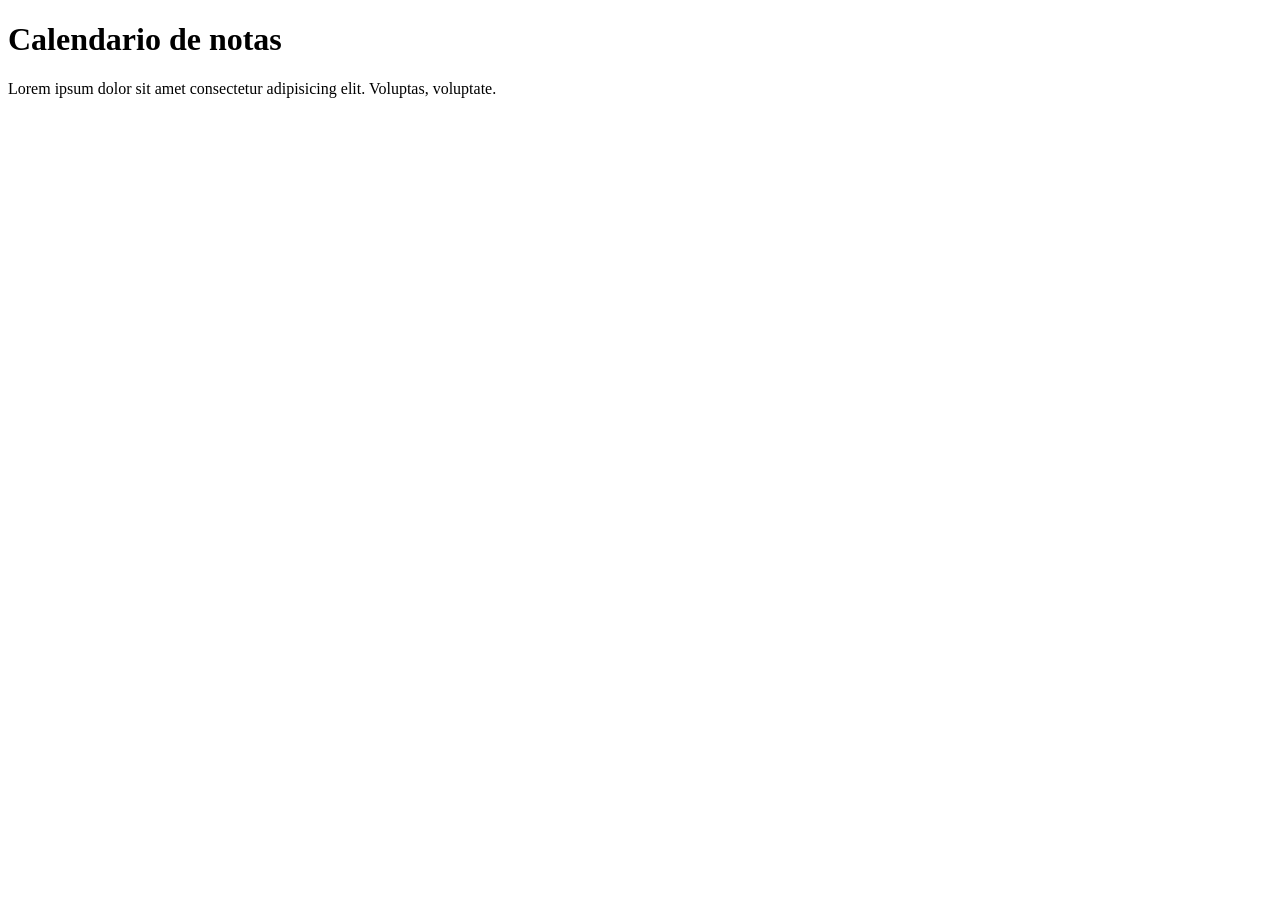
==== index.html @ b4137cae "first commit" ====
<!DOCTYPE html>
<html lang="en">
   <head>
      <meta charset="UTF-8" />
      <meta name="viewport" content="width=device-width, initial-scale=1.0" />
      <link rel="stylesheet" href="style.css" />
      <script src="script.js" defer></script>
      <title>Calendario de notas</title>
   </head>
    <body>
        <h1>Calendario de notas</h1>
        <p>Lorem ipsum dolor sit amet consectetur adipisicing elit. Voluptas, voluptate.</p>
    </body>
</html>
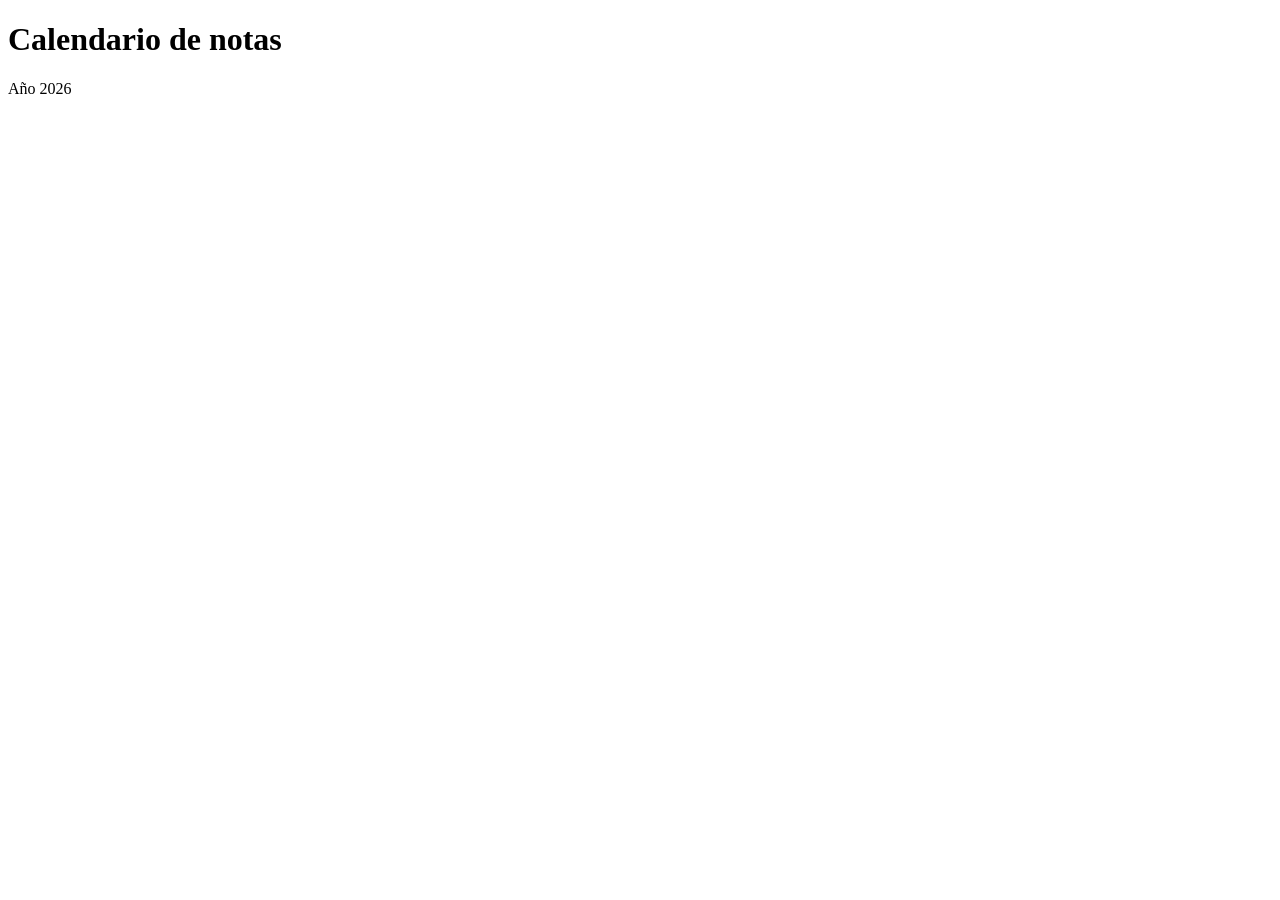
==== commit 52b2df3a: "Añadir estilos css" ====
--- a/index.html
+++ b/index.html
@@ -3,12 +3,12 @@
    <head>
       <meta charset="UTF-8" />
       <meta name="viewport" content="width=device-width, initial-scale=1.0" />
-      <link rel="stylesheet" href="style.css" />
-      <script src="script.js" defer></script>
+      <link rel="stylesheet" href="styles.css" />
+      <script src="app_index.js" defer></script>
       <title>Calendario de notas</title>
    </head>
     <body>
-        <h1>Calendario de notas</h1>
-        <p>Lorem ipsum dolor sit amet consectetur adipisicing elit. Voluptas, voluptate.</p>
+        <h1 id="init">Calendario de notas</h1>
+        <p>Año 2026</p>
     </body>
 </html> 
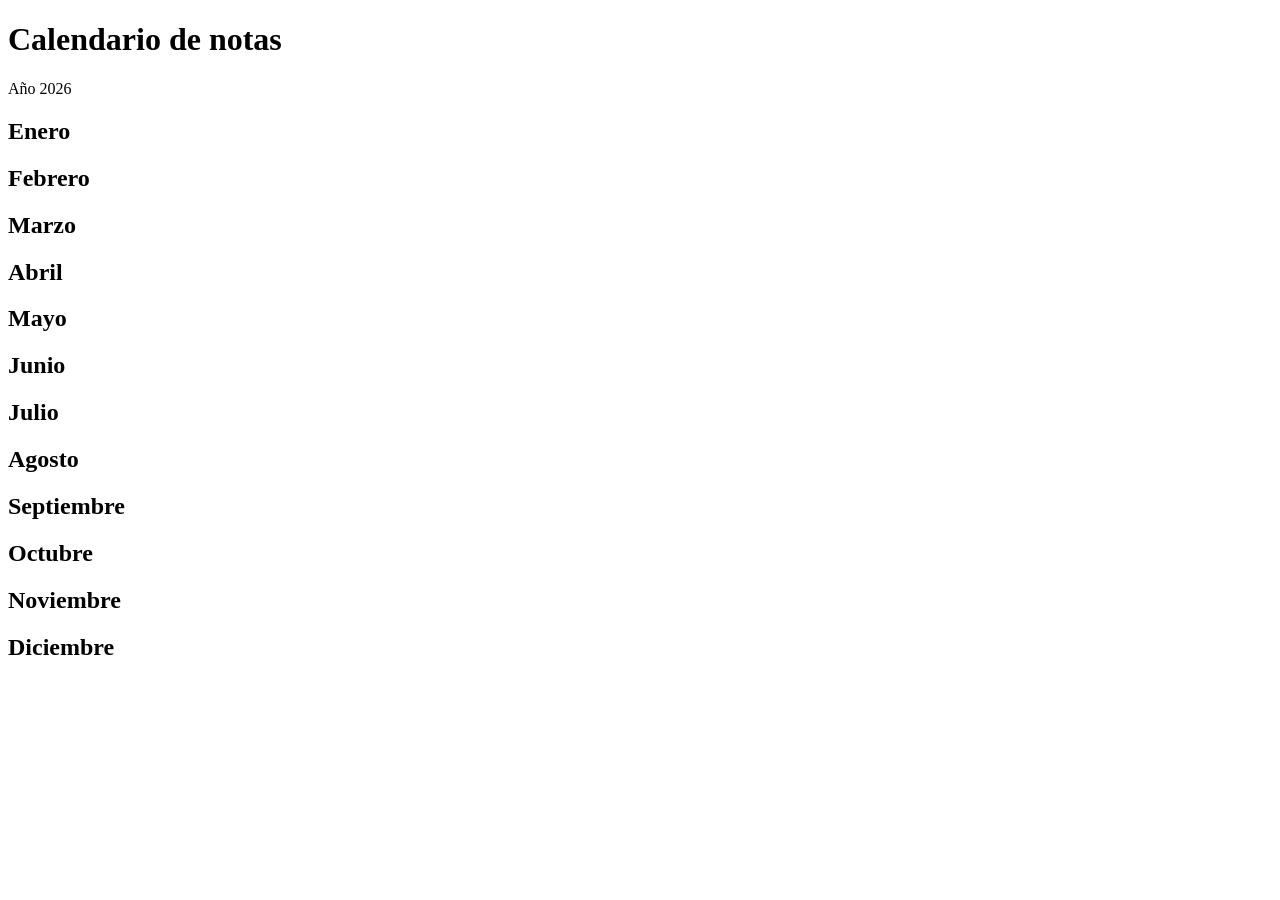
==== commit c4a370c5: "Generacion de cuadricula de los meses" ====
--- a/index.html
+++ b/index.html
@@ -10,5 +10,43 @@
     <body>
         <h1 id="init">Calendario de notas</h1>
         <p>Año 2026</p>
+        <div id="calendar">
+            <div class="month">
+                <h2>Enero</h2>
+            </div>
+            <div class="month">
+                <h2>Febrero</h2>
+            </div>
+            <div class="month">
+                <h2>Marzo</h2>
+            </div>
+            <div class="month">
+                <h2>Abril</h2>
+            </div>
+            <div class="month">
+                <h2>Mayo</h2>
+            </div>
+            <div class="month">
+                <h2>Junio</h2>
+            </div>
+            <div class="month">
+                <h2>Julio</h2>
+            </div>
+            <div class="month">
+                <h2>Agosto</h2>
+            </div>
+            <div class="month">
+                <h2>Septiembre</h2>
+            </div>
+            <div class="month">
+                <h2>Octubre</h2>
+            </div>
+            <div class="month">
+                <h2>Noviembre</h2>
+            </div>
+            <div class="month">
+                <h2>Diciembre</h2>
+            </div>
+        </div>
     </body>
 </html> 
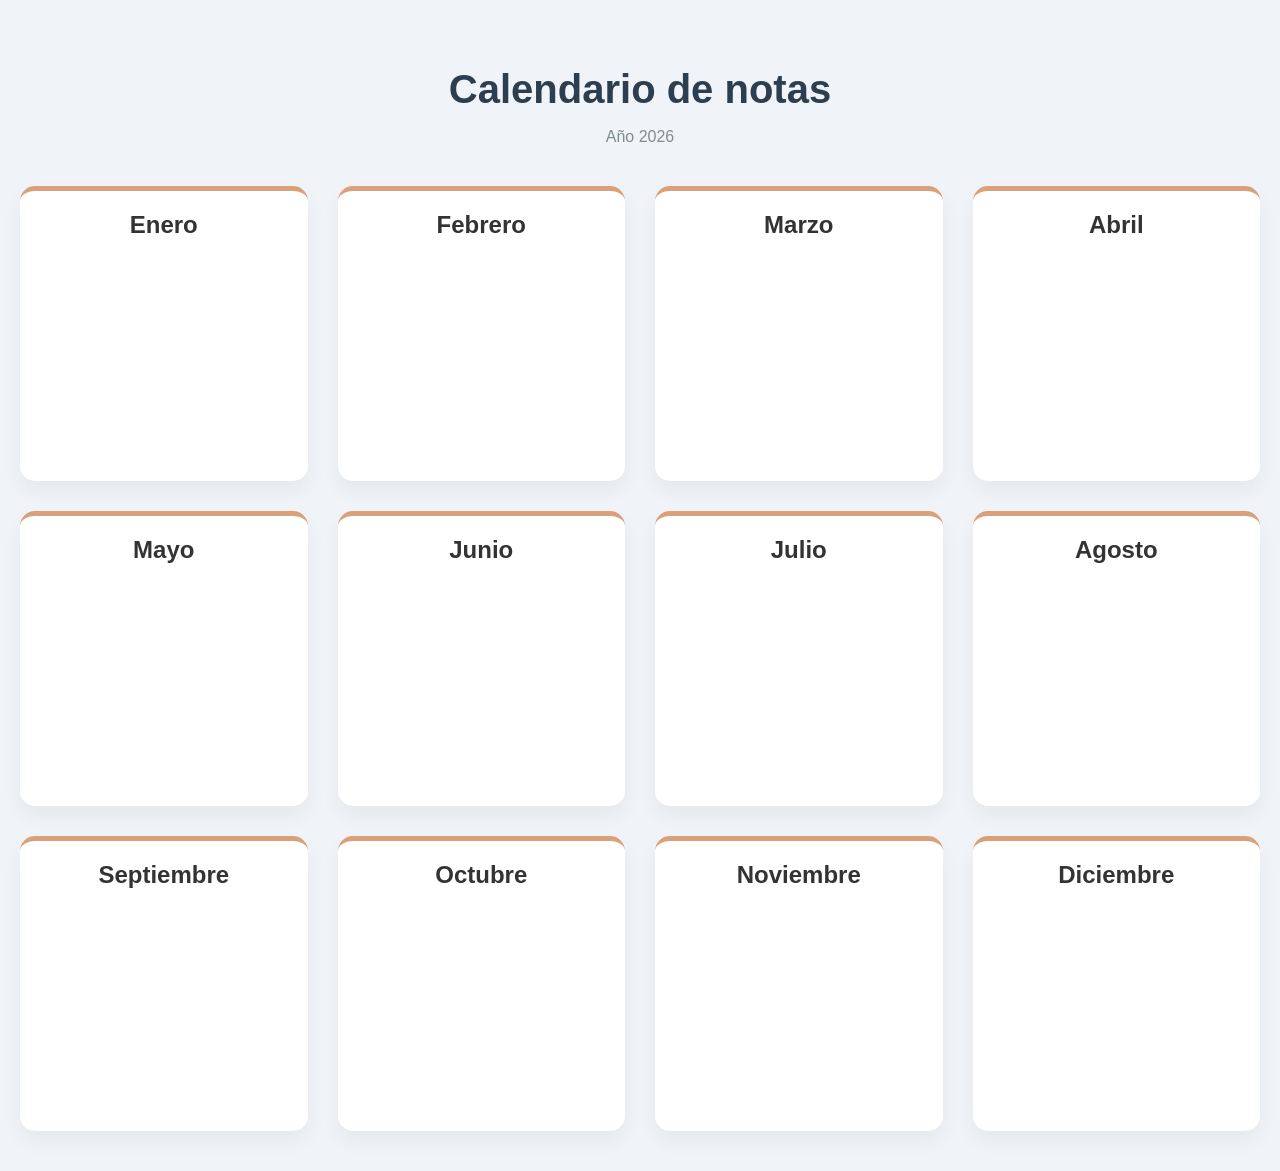
==== commit 71f555fa: "CSS y modificación de la ruta de css con el HTML" ====
--- a/index.html
+++ b/index.html
@@ -3,7 +3,7 @@
    <head>
       <meta charset="UTF-8" />
       <meta name="viewport" content="width=device-width, initial-scale=1.0" />
-      <link rel="stylesheet" href="styles.css" />
+      <link rel="stylesheet" href="css/styles.css" />
       <script src="app_index.js" defer></script>
       <title>Calendario de notas</title>
    </head>
--- a/css/styles.css
+++ b/css/styles.css
@@ -0,0 +1,69 @@
+
+body {
+    background-color: #f0f4f8; 
+    font-family: 'Segoe UI', Roboto, Helvetica, Arial, sans-serif;
+    margin: 0;
+    padding: 40px 20px;
+    color: #333;
+}
+
+#init {
+    text-align: center;
+    color: #2c3e50;
+    font-size: 2.5rem;
+    margin-bottom: 5px;
+}
+
+p {
+    text-align: center;
+    color: #7f8c8d;
+    margin-bottom: 40px;
+    font-weight: 500;
+}
+
+
+#calendar {
+    display: grid;
+    grid-template-columns: repeat(4, 1fr);
+    grid-template-rows: repeat(3,1fr);
+    gap: 30px;
+    max-width: 1300px;
+    margin: 0 auto;
+}
+
+
+.month {
+    background-color: white;
+    height: auto; 
+    min-height: 250px;
+    border-radius: 15px;
+    padding: 20px;
+    box-shadow: 0 10px 20px rgba(0, 0, 0, 0.05);
+    border-top: 5px solid #daa07a; 
+    transition: all 0.4s cubic-bezier(0.175, 0.885, 0.32, 1.275);
+    display: flex;
+    flex-direction: column;
+}
+
+.month h2 {
+    text-align: center;
+    margin-top: 0;
+    font-size: 1.5rem;
+    color: #333;
+    transition: color 0.3s ease;
+}
+
+
+.month:hover {
+   
+    background: linear-gradient(135deg, #daa07a 10%, #cea759 100%);
+    cursor: pointer;
+    transform: translateY(-8px);
+    box-shadow: 0 15px 30px rgba(61, 154, 157, 0.3);
+}
+
+
+.month:hover h2{
+    color: white;
+}
+
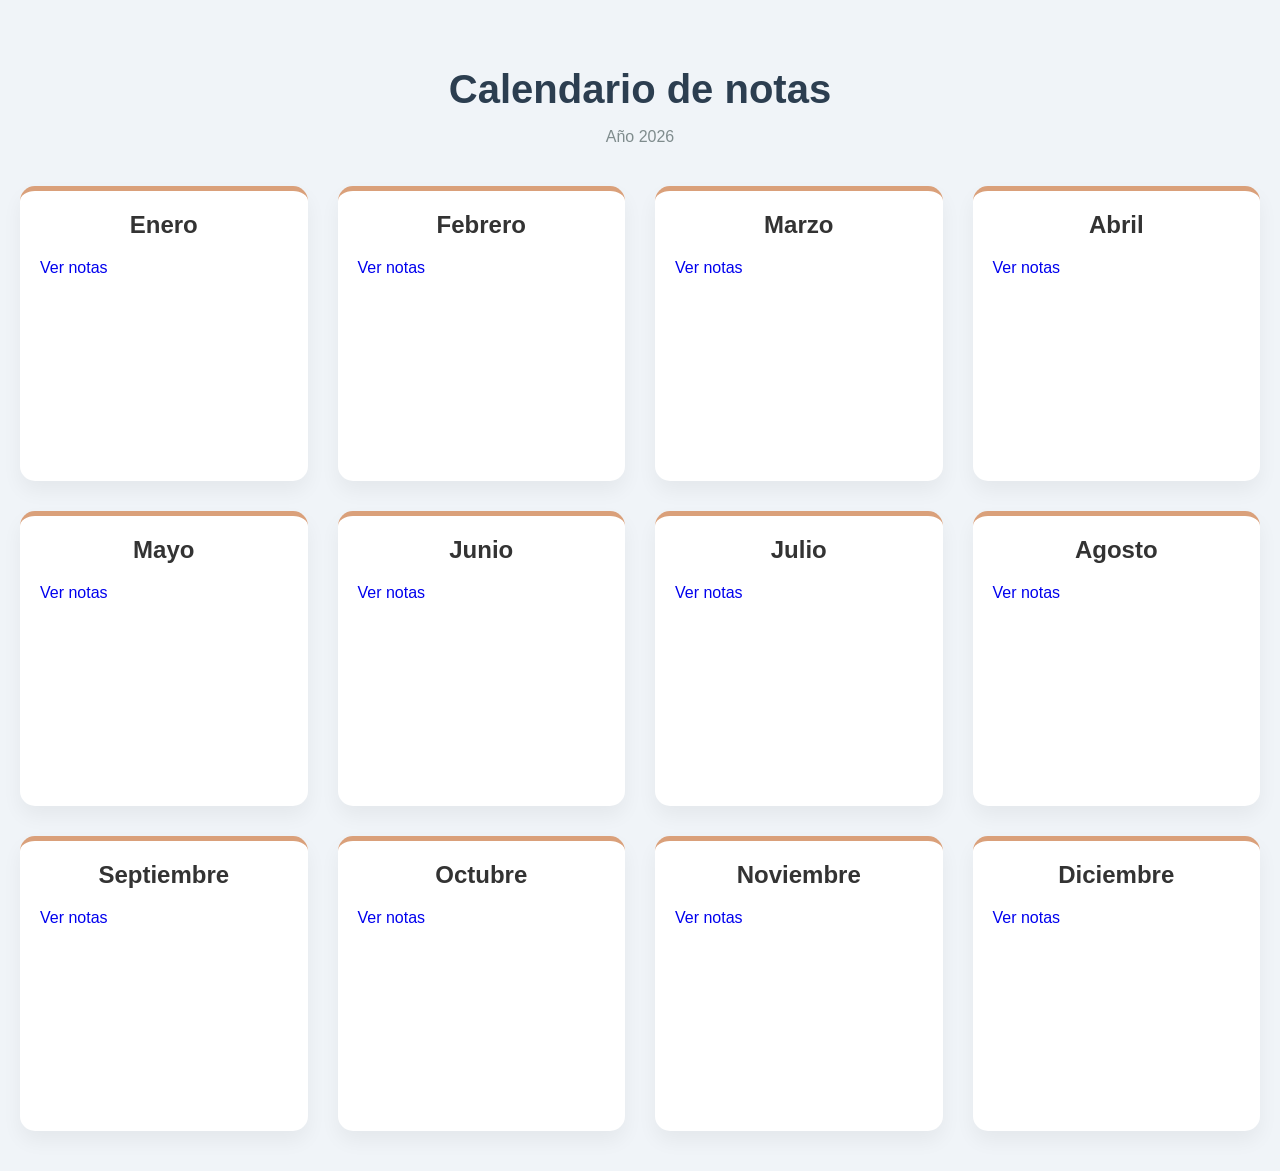
==== commit a67af9fb: "Modificacion del hipervinculo en css y declaracion de constantes en app_index.js" ====
--- a/index.html
+++ b/index.html
@@ -13,39 +13,51 @@
         <div id="calendar">
             <div class="month">
                 <h2>Enero</h2>
+                <a href="notas.html?mes=1">Ver notas</a>
             </div>
             <div class="month">
                 <h2>Febrero</h2>
+                <a href="notas.html?mes=2">Ver notas</a>  
             </div>
             <div class="month">
                 <h2>Marzo</h2>
+                <a href="notas.html?mes=3">Ver notas</a>
             </div>
             <div class="month">
                 <h2>Abril</h2>
+                <a href="notas.html?mes=4">Ver notas</a>
             </div>
             <div class="month">
                 <h2>Mayo</h2>
+                <a href="notas.html?mes=5">Ver notas</a>
             </div>
             <div class="month">
                 <h2>Junio</h2>
+                <a href="notas.html?mes=6">Ver notas</a>
             </div>
             <div class="month">
                 <h2>Julio</h2>
+                <a href="notas.html?mes=7">Ver notas</a>
             </div>
             <div class="month">
                 <h2>Agosto</h2>
+                <a href="notas.html?mes=8">Ver notas</a>
             </div>
             <div class="month">
                 <h2>Septiembre</h2>
+                <a href="notas.html?mes=9">Ver notas</a>
             </div>
             <div class="month">
                 <h2>Octubre</h2>
+                <a href="notas.html?mes=10">Ver notas</a>
             </div>
             <div class="month">
                 <h2>Noviembre</h2>
+                <a href="notas.html?mes=11">Ver notas</a>
             </div>
             <div class="month">
                 <h2>Diciembre</h2>
+                <a href="notas.html?mes=12">Ver notas</a>
             </div>
         </div>
     </body>
--- a/css/styles.css
+++ b/css/styles.css
@@ -61,7 +61,17 @@
     transform: translateY(-8px);
     box-shadow: 0 15px 30px rgba(61, 154, 157, 0.3);
 }
-
+a{
+   text-decoration: none;
+}
+.month:hover a {
+    color: white;
+    font-weight: bold;
+    font-size: 30px;
+    transition: all 0.3s ease;
+    text-align: center;
+    
+}
 
 .month:hover h2{
     color: white;
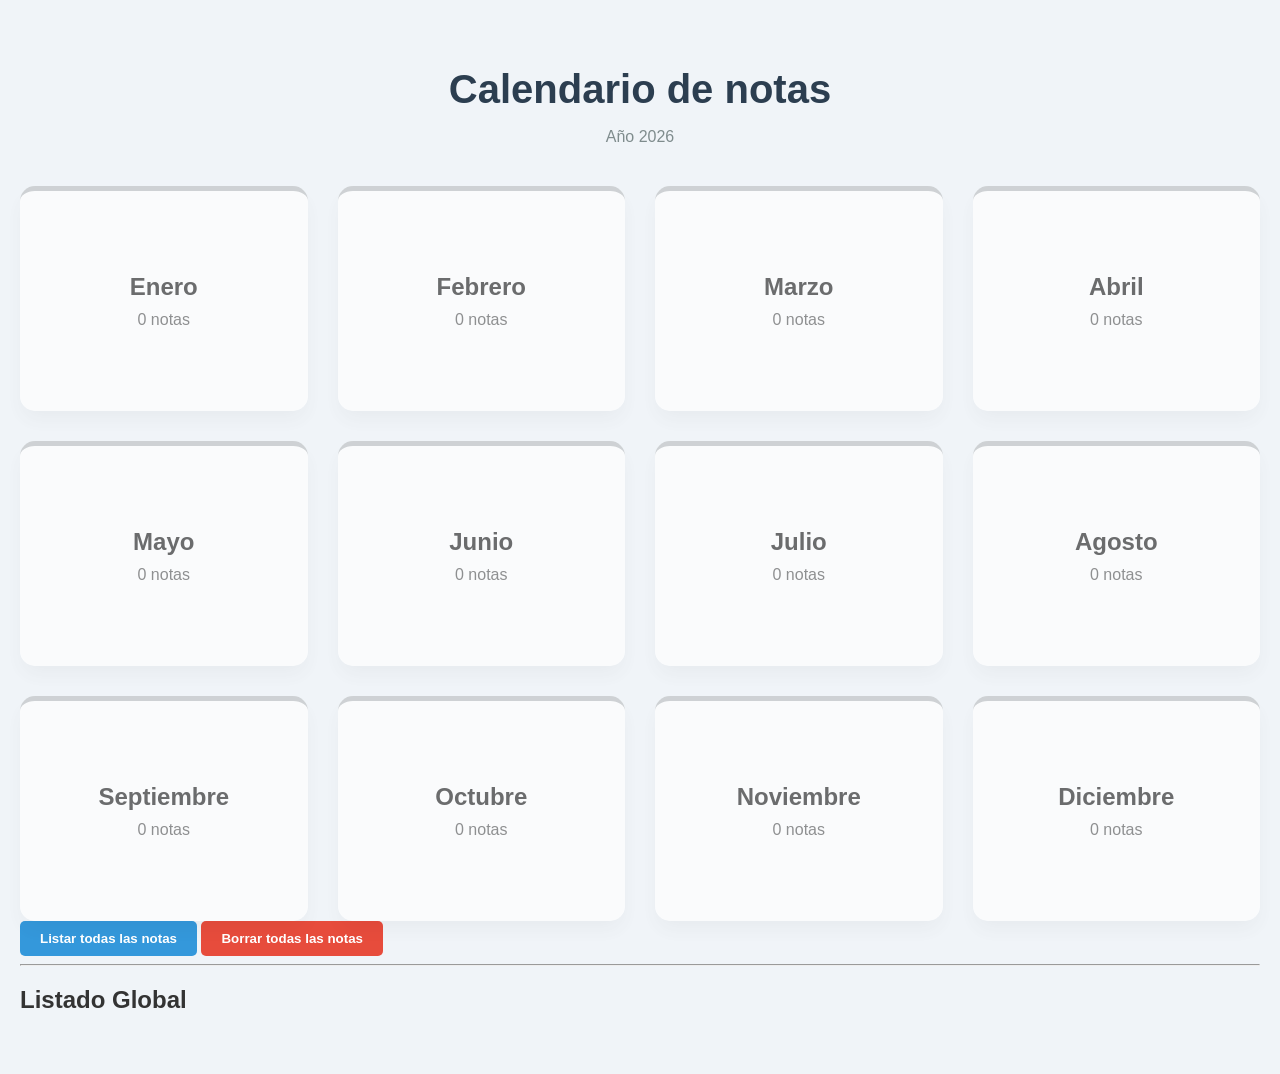
==== commit 42371522: "Correcion de muchos errores de app_mes.js y de los propios html" ====
--- a/index.html
+++ b/index.html
@@ -1,64 +1,31 @@
 <!DOCTYPE html>
-<html lang="en">
+<html lang="es">
    <head>
       <meta charset="UTF-8" />
       <meta name="viewport" content="width=device-width, initial-scale=1.0" />
       <link rel="stylesheet" href="css/styles.css" />
-      <script src="app_index.js" defer></script>
+      <script src="js/app_index.js" defer></script>
       <title>Calendario de notas</title>
    </head>
     <body>
         <h1 id="init">Calendario de notas</h1>
         <p>Año 2026</p>
-        <div id="calendar">
-            <div class="month">
-                <h2>Enero</h2>
-                <a href="notas.html?mes=1">Ver notas</a>
+
+        <div class="calendar">
             </div>
-            <div class="month">
-                <h2>Febrero</h2>
-                <a href="notas.html?mes=2">Ver notas</a>  
-            </div>
-            <div class="month">
-                <h2>Marzo</h2>
-                <a href="notas.html?mes=3">Ver notas</a>
-            </div>
-            <div class="month">
-                <h2>Abril</h2>
-                <a href="notas.html?mes=4">Ver notas</a>
-            </div>
-            <div class="month">
-                <h2>Mayo</h2>
-                <a href="notas.html?mes=5">Ver notas</a>
-            </div>
-            <div class="month">
-                <h2>Junio</h2>
-                <a href="notas.html?mes=6">Ver notas</a>
-            </div>
-            <div class="month">
-                <h2>Julio</h2>
-                <a href="notas.html?mes=7">Ver notas</a>
-            </div>
-            <div class="month">
-                <h2>Agosto</h2>
-                <a href="notas.html?mes=8">Ver notas</a>
-            </div>
-            <div class="month">
-                <h2>Septiembre</h2>
-                <a href="notas.html?mes=9">Ver notas</a>
-            </div>
-            <div class="month">
-                <h2>Octubre</h2>
-                <a href="notas.html?mes=10">Ver notas</a>
-            </div>
-            <div class="month">
-                <h2>Noviembre</h2>
-                <a href="notas.html?mes=11">Ver notas</a>
-            </div>
-            <div class="month">
-                <h2>Diciembre</h2>
-                <a href="notas.html?mes=12">Ver notas</a>
-            </div>
+
+        <div class="acciones-globales">
+            <button id="btn-listar">Listar todas las notas</button>
+            <button id="btn-limpiar">Borrar todas las notas</button>
         </div>
+
+        <hr>
+
+        <section class="listado-seccion">
+            <h2>Listado Global</h2>
+            <div class="listado-global">
+                </div>
+        </section>
+
     </body>
-</html> +</html>
--- a/css/styles.css
+++ b/css/styles.css
@@ -22,7 +22,7 @@
 }
 
 
-#calendar {
+.calendar {
     display: grid;
     grid-template-columns: repeat(4, 1fr);
     grid-template-rows: repeat(3,1fr);
@@ -32,10 +32,9 @@
 }
 
 
-.month {
+.mes-card {
     background-color: white;
-    height: auto; 
-    min-height: 250px;
+    min-height: 180px;
     border-radius: 15px;
     padding: 20px;
     box-shadow: 0 10px 20px rgba(0, 0, 0, 0.05);
@@ -43,37 +42,97 @@
     transition: all 0.4s cubic-bezier(0.175, 0.885, 0.32, 1.275);
     display: flex;
     flex-direction: column;
+    justify-content: center;
+    align-items: center;
+    cursor: pointer;
 }
 
-.month h2 {
-    text-align: center;
-    margin-top: 0;
+.mes-card h3 {
+    margin: 0;
     font-size: 1.5rem;
     color: #333;
-    transition: color 0.3s ease;
+}
+
+.mes-card p {
+    margin: 10px 0 0 0;
+    color: #666;
 }
 
 
-.month:hover {
-   
-    background: linear-gradient(135deg, #daa07a 10%, #cea759 100%);
-    cursor: pointer;
-    transform: translateY(-8px);
-    box-shadow: 0 15px 30px rgba(61, 154, 157, 0.3);
-}
-a{
-   text-decoration: none;
-}
-.month:hover a {
-    color: white;
-    font-weight: bold;
-    font-size: 30px;
-    transition: all 0.3s ease;
-    text-align: center;
-    
+.mes-card.destacado {
+    border-top-color: #2ecc71; /* Verde para indicar actividad */
+    background-color: #ffffff;
 }
 
-.month:hover h2{
+.mes-card.apagado {
+    opacity: 0.7;
+    border-top-color: #bdc3c7; 
+    filter: grayscale(0.5);
+}
+
+
+.mes-card:hover {
+    transform: translateY(-8px);
+    box-shadow: 0 15px 30px rgba(0, 0, 0, 0.1);
+    background: linear-gradient(135deg, #daa07a 10%, #cea759 100%);
+}
+
+.mes-card:hover h3, 
+.mes-card:hover p {
     color: white;
 }
 
+
+.notas-mes {
+    max-width: 800px;
+    margin: 20px auto;
+}
+
+.nota-item, .nota-card {
+    background: white;
+    margin-bottom: 15px;
+    padding: 15px;
+    border-left: 5px solid #daa07a;
+    border-radius: 8px;
+    box-shadow: 0 4px 6px rgba(0,0,0,0.05);
+}
+
+.acciones {
+    margin-top: 10px;
+    display: flex;
+    gap: 10px;
+}
+
+/* --- Botones --- */
+button {
+    padding: 10px 20px;
+    border-radius: 5px;
+    border: none;
+    cursor: pointer;
+    font-weight: bold;
+    transition: background 0.3s;
+}
+
+#btn-listar { background-color: #3498db; color: white; }
+#btn-limpiar { background-color: #e74c3c; color: white; }
+.btn-editar { background-color: #f1c40f; color: #333; }
+.btn-eliminar { background-color: #e74c3c; color: white; }
+
+button:hover {
+    filter: brightness(1.1);
+}
+
+.listado-global ul {
+    list-style: none;
+    padding: 0;
+    max-width: 600px;
+    margin: 20px auto;
+}
+
+.listado-global li {
+    background: #fff;
+    margin: 5px 0;
+    padding: 10px;
+    border-radius: 4px;
+    border-left: 3px solid #3498db;
+}
